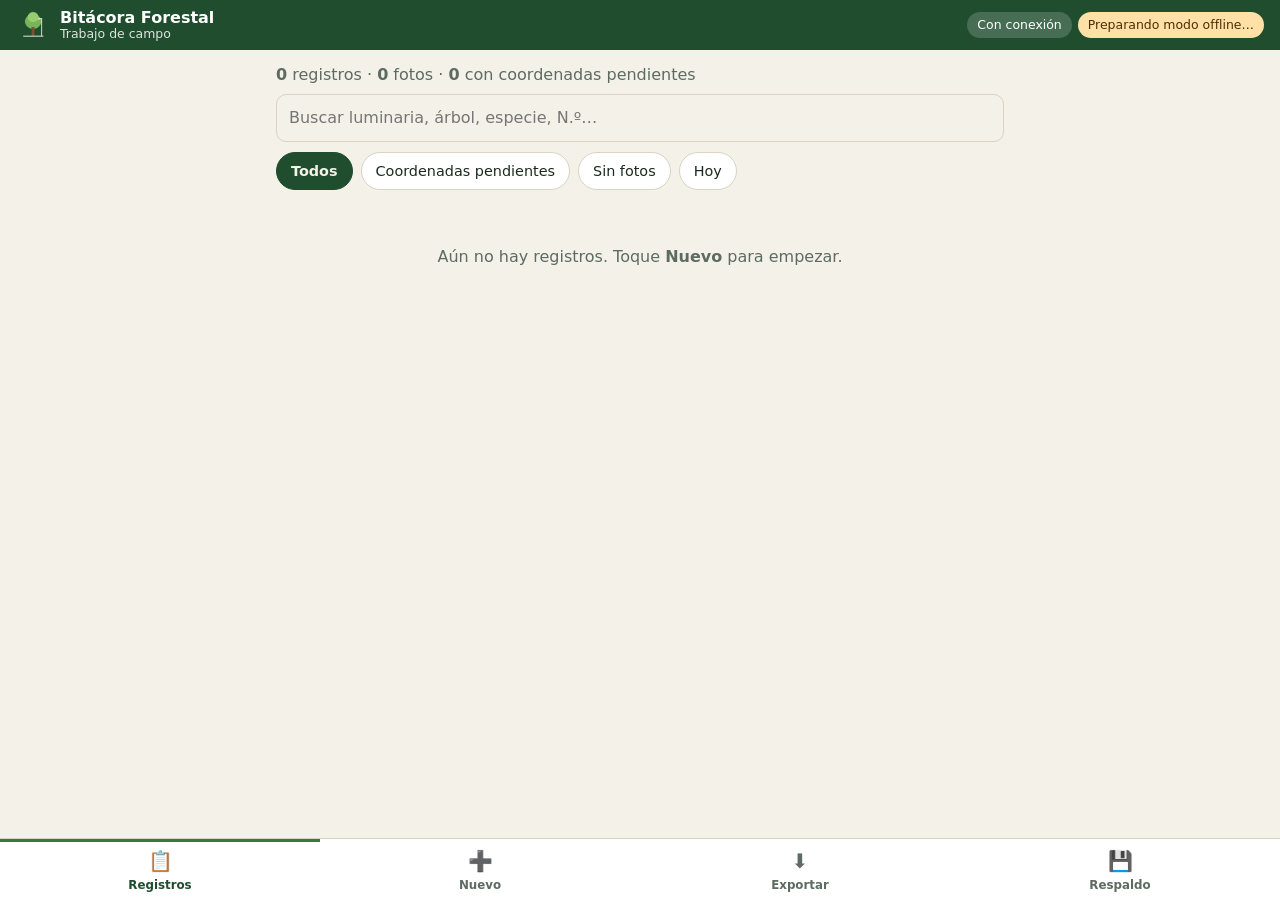
==== index.html @ 1af53c81 "Add files via upload" ====
<!doctype html>
<html lang="es">
<head>
<meta charset="utf-8">
<meta name="viewport" content="width=device-width, initial-scale=1, viewport-fit=cover">
<meta name="theme-color" content="#1f4d2e">
<meta name="description" content="Registro de campo de árboles asociados a luminarias, funciona sin internet.">
<title>Bitácora Forestal · Campo</title>
<link rel="manifest" href="manifest.webmanifest">
<link rel="icon" href="icon-192.png">
<link rel="apple-touch-icon" href="apple-touch-icon.png">
<link rel="stylesheet" href="app.css">
</head>
<body>
<header class="top">
  <div class="brand">
    <img src="icon-192.png" alt="" width="34" height="34">
    <div><strong>Bitácora Forestal</strong><span>Trabajo de campo</span></div>
  </div>
  <div class="pills">
    <span id="netPill" class="pill">…</span>
    <span id="readyPill" class="pill">…</span>
  </div>
</header>
<div id="updateBar" class="bar" hidden>Hay una versión nueva de la aplicación. <button id="btnUpdate" class="btn small">Actualizar</button><small>Sus registros no se modifican.</small></div>
<div id="storageBar" class="bar warn" hidden></div>

<main>
  <!-- ============ REGISTROS ============ -->
  <section id="view-list" class="view">
    <div class="summary" id="summary"></div>
    <div class="searchrow">
      <input id="q" type="search" placeholder="Buscar luminaria, árbol, especie, N.º…" autocomplete="off">
    </div>
    <div class="chips" id="filters">
      <button class="chip on" data-f="all">Todos</button>
      <button class="chip" data-f="pend">Coordenadas pendientes</button>
      <button class="chip" data-f="nophoto">Sin fotos</button>
      <button class="chip" data-f="today">Hoy</button>
    </div>
    <ul id="list" class="list"></ul>
    <p id="empty" class="empty" hidden>Aún no hay registros. Toque <b>Nuevo</b> para empezar.</p>
  </section>

  <!-- ============ FORMULARIO ============ -->
  <section id="view-form" class="view" hidden>
    <form id="form" novalidate autocomplete="off">
      <div class="formhead">
        <h2 id="formTitle">Nuevo registro</h2>
        <span id="formConsec" class="mono"></span>
      </div>

      <fieldset>
        <legend>Identificación</legend>
        <label>Código de luminaria *<input name="luminaria" required inputmode="text" autocapitalize="characters"></label>
        <p id="dupInfo" class="hint" hidden></p>
        <div class="grid2">
          <label>ID árbol<input name="arbolId" autocapitalize="characters"></label>
          <label>Responsable<input name="responsable"></label>
        </div>
      </fieldset>

      <fieldset id="locBox">
        <legend>Ubicación (WGS84)</legend>
        <div class="gpsrow">
          <button type="button" id="btnGps" class="btn primary">📍 Obtener ubicación actual</button>
          <button type="button" id="btnGpsStop" class="btn" hidden>Usar la mejor lectura</button>
        </div>
        <div id="gpsLive" class="gpslive" hidden></div>
        <div class="grid2">
          <label>Latitud<input name="lat" inputmode="decimal" placeholder="ej. 2.927300"></label>
          <label>Longitud<input name="lon" inputmode="decimal" placeholder="ej. -75.281900"></label>
        </div>
        <div id="coordState" class="coordstate"></div>
        <p class="hint">Puede escribir las coordenadas a mano (grados decimales). Si las deja vacías, el registro se guarda con <b>coordenadas pendientes</b> y puede completarlas después. La precisión depende del celular y de la señal: no es un levantamiento topográfico.</p>
        <button type="button" id="btnClearCoord" class="btn small ghost">Borrar coordenadas de este registro</button>
      </fieldset>

      <fieldset>
        <legend>Especie y dasometría</legend>
        <div class="grid2">
          <label>Nombre común<input name="especieComun" list="dlComun"></label>
          <label>Nombre científico<input name="especieCientifica" list="dlCient"></label>
        </div>
        <div class="grid3">
          <label>CAP (cm)<input name="cap" inputmode="decimal"></label>
          <label>DAP (cm)<input name="dap" inputmode="decimal" placeholder="auto"></label>
          <label>Altura total (m)<input name="altura" inputmode="decimal"></label>
          <label>Altura fuste (m)<input name="alturaFuste" inputmode="decimal"></label>
          <label>Diám. copa (m)<input name="diametroCopa" inputmode="decimal"></label>
        </div>
        <p class="hint">Si escribe el CAP, el DAP se calcula (CAP ÷ π) y puede corregirlo.</p>
      </fieldset>

      <fieldset>
        <legend>Estado y manejo</legend>
        <label>Estado fitosanitario
          <select name="estado"><option></option><option>Bueno</option><option>Regular</option><option>Malo</option><option>Muerto</option></select></label>
        <label>Interferencia con la luminaria
          <select name="interferencia"><option></option><option>Ninguna</option><option>Leve</option><option>Moderada</option><option>Severa (obstruye la iluminación)</option><option>Contacto con redes</option></select></label>
        <label>Tratamiento recomendado
          <select name="tratamiento"><option></option><option>Ninguno</option><option>Poda de despeje</option><option>Poda de formación</option><option>Poda sanitaria</option><option>Poda de realce</option><option>Tala</option><option>Requiere evaluación</option></select></label>
        <label>Emplazamiento
          <select name="emplazamiento"><option></option><option>Andén</option><option>Separador</option><option>Zona verde</option><option>Parque</option><option>Predio privado</option><option>Rural</option><option>Otro</option></select></label>
      </fieldset>

      <fieldset>
        <legend>Dirección</legend>
        <div class="grid2">
          <label>Comuna<input name="comuna"></label>
          <label>Barrio / vereda<input name="barrio"></label>
        </div>
        <label>Dirección / referencia<input name="direccion"></label>
      </fieldset>

      <fieldset>
        <legend>Fotografías</legend>
        <div class="gpsrow">
          <label class="btn primary filebtn">📷 Tomar foto<input id="camIn" type="file" accept="image/*" capture="environment" hidden></label>
          <label class="btn filebtn">🖼️ Elegir de la galería<input id="galIn" type="file" accept="image/*" multiple hidden></label>
        </div>
        <div id="thumbs" class="thumbs"></div>
        <p id="photoMsg" class="hint"></p>
      </fieldset>

      <fieldset>
        <legend>Observaciones</legend>
        <textarea name="observaciones" rows="3"></textarea>
      </fieldset>

      <div class="formactions">
        <button type="submit" id="btnSave" class="btn primary big">Guardar registro</button>
        <button type="button" id="btnCancel" class="btn">Cancelar</button>
        <button type="button" id="btnDelete" class="btn danger" hidden>Eliminar</button>
      </div>
      <p class="hint center" id="draftInfo">Lo que escriba se guarda como borrador en el dispositivo mientras termina.</p>
    </form>
  </section>

  <!-- ============ EXPORTAR ============ -->
  <section id="view-export" class="view" hidden>
    <h2>Exportar trabajo de campo</h2>
    <p class="hint">Todo se genera en este dispositivo, sin internet. Exportar <b>no borra ni modifica</b> los registros.</p>
    <div id="exportCheck" class="card"></div>
    <div class="exportgrid">
      <button class="btn big" data-exp="xlsx">📊 Excel (.xlsx)<small>Registros y hoja de fotos</small></button>
      <button class="btn big" data-exp="csv-es">📄 CSV para Excel en español<small>Separador «;» y coma decimal</small></button>
      <button class="btn big" data-exp="csv">📄 CSV estándar<small>Coma y punto decimal (SIG, QGIS)</small></button>
      <button class="btn big" data-exp="kmz">🌎 KMZ para Google Earth<small><label class="inline"><input type="checkbox" id="kmzPhotos" checked> incluir fotos</label></small></button>
      <button class="btn big" data-exp="zip">🗂️ ZIP de fotografías<small>Carpeta de fotos + tabla de relación</small></button>
    </div>
    <div id="exportLog" class="log"></div>
  </section>

  <!-- ============ RESPALDO / AJUSTES ============ -->
  <section id="view-backup" class="view" hidden>
    <h2>Copias de seguridad</h2>
    <div class="card">
      <p id="lastBackup" class="hint"></p>
      <button id="btnBackup" class="btn primary big">💾 Crear copia de seguridad</button>
      <p class="hint">Genera un archivo .zip con todos los registros y fotografías. Guárdelo fuera del celular (computador, memoria USB, correo o nube cuando tenga conexión).</p>
      <label class="btn big filebtn">♻️ Restaurar desde copia<input id="restoreIn" type="file" accept=".zip,application/zip" hidden></label>
      <p class="hint">Restaurar <b>no borra nada</b>: agrega los registros que falten y actualiza los que en la copia sean más recientes.</p>
    </div>

    <h2>Almacenamiento</h2>
    <div class="card">
      <p id="storageInfo">…</p>
      <button id="btnPersist" class="btn small">Proteger datos contra borrado automático</button>
    </div>

    <h2>Modo sin conexión</h2>
    <div class="card">
      <p id="offlineInfo">…</p>
      <button id="btnCheckOffline" class="btn small">Verificar preparación</button>
    </div>

    <h2>Ajustes</h2>
    <div class="card">
      <label>Código de brigada / dispositivo (prefijo del N.º de registro)<input id="setBrigada" maxlength="8" autocapitalize="characters"></label>
      <label>Responsable por defecto<input id="setResp"></label>
      <label class="inline"><input type="checkbox" id="setResize"> Reducir fotos a 1920 px (ahorra espacio)</label>
      <button id="btnSaveSettings" class="btn small">Guardar ajustes</button>
    </div>

    <h2>Papelera</h2>
    <div class="card">
      <p class="hint">Los registros eliminados quedan aquí y se pueden recuperar. Solo desde aquí se borran definitivamente.</p>
      <ul id="trash" class="list"></ul>
    </div>
    <p class="hint center" id="version"></p>
  </section>
</main>

<nav class="tabs">
  <button data-view="list" class="on">📋<span>Registros</span></button>
  <button data-view="form" id="tabNew">➕<span>Nuevo</span></button>
  <button data-view="export">⬇️<span>Exportar</span></button>
  <button data-view="backup">💾<span>Respaldo</span></button>
</nav>

<dialog id="dlg"><form method="dialog"><h3 id="dlgTitle"></h3><div id="dlgBody"></div><div id="dlgBtns" class="dlgbtns"></div></form></dialog>
<dialog id="viewer" class="viewer"><img id="viewerImg" alt="Fotografía"><form method="dialog"><button class="btn">Cerrar</button></form></dialog>
<div id="toast" class="toast" hidden></div>

<datalist id="dlComun"></datalist>
<datalist id="dlCient"></datalist>

<script src="zip.js"></script>
<script src="db.js"></script>
<script src="export.js"></script>
<script src="app.js"></script>
</body>
</html>
---- app.css ----
:root {
  --bg: #f4f1e8; --card: #ffffff; --ink: #1b2a1f; --muted: #5d6b60; --line: #d8d3c4;
  --green: #1f4d2e; --green2: #2e7d43; --greenbg: #e3efe3; --amber: #9a5b00; --amberbg: #fff1d6;
  --red: #a22a1f; --redbg: #fde4e1; --blue: #1d4f7a;
  --r: 12px; --tap: 48px;
  color-scheme: light;
}
@media (prefers-color-scheme: dark) {
  :root {
    --bg: #121814; --card: #1b241e; --ink: #e9efe9; --muted: #a3b2a6; --line: #2f3c33;
    --green: #8fd19e; --green2: #6cc183; --greenbg: #1f3626; --amber: #ffc561; --amberbg: #3a2c10;
    --red: #ff8a7d; --redbg: #3d1a16; --blue: #8cc4f2; color-scheme: dark;
  }
}
* { box-sizing: border-box; }
html { -webkit-text-size-adjust: 100%; }
body { margin: 0; background: var(--bg); color: var(--ink); font: 16px/1.4 system-ui, -apple-system, "Segoe UI", Roboto, sans-serif; padding-bottom: calc(76px + env(safe-area-inset-bottom)); }
h2 { font-size: 1.2rem; margin: 18px 0 8px; }
h3 { margin: 0 0 8px; }
main { max-width: 760px; margin: 0 auto; padding: 0 16px; }
[hidden] { display: none !important; }

.top { position: sticky; top: 0; z-index: 5; background: #1f4d2e; color: #fff; padding: 8px 16px calc(8px); padding-top: calc(8px + env(safe-area-inset-top)); display: flex; flex-wrap: wrap; gap: 6px 12px; align-items: center; justify-content: space-between; }
.brand { display: flex; gap: 10px; align-items: center; }
.brand img { border-radius: 8px; }
.brand div { display: flex; flex-direction: column; line-height: 1.1; }
.brand span { font-size: .78rem; opacity: .85; }
.pills { display: flex; gap: 6px; flex-wrap: wrap; }
.pill { font-size: .78rem; padding: 4px 10px; border-radius: 99px; background: rgba(255,255,255,.15); white-space: nowrap; }
.pill.off { background: #ffb020; color: #2b1d00; font-weight: 700; }
.pill.on { background: rgba(255,255,255,.18); }
.pill.ready { background: #bfe8c8; color: #0f3a1c; font-weight: 600; }
.pill.warn { background: #ffe1a8; color: #4a3000; }

.bar { background: var(--greenbg); padding: 10px 16px; display: flex; gap: 10px; align-items: center; flex-wrap: wrap; font-size: .92rem; }
.bar.warn { background: var(--amberbg); color: var(--amber); font-weight: 600; }

.btn { display: inline-flex; align-items: center; justify-content: center; gap: 6px; min-height: var(--tap); padding: 10px 16px; border-radius: var(--r); border: 1.5px solid var(--line); background: var(--card); color: var(--ink); font: inherit; font-weight: 600; cursor: pointer; text-align: center; }
.btn:active { transform: translateY(1px); }
.btn:disabled { opacity: .55; }
.btn.primary { background: var(--green2); border-color: var(--green2); color: #fff; }
@media (prefers-color-scheme: dark) { .btn.primary { color: #0d1f12; } }
.btn.danger { color: var(--red); border-color: var(--red); background: transparent; }
.btn.ghost { border-style: dashed; color: var(--muted); }
.btn.small { min-height: 40px; padding: 6px 12px; font-size: .9rem; }
.btn.big { width: 100%; min-height: 56px; font-size: 1.02rem; flex-direction: column; margin: 6px 0; }
.btn.big small { font-weight: 400; color: var(--muted); font-size: .82rem; }
.btn.primary.big small { color: inherit; opacity: .85; }
.filebtn { cursor: pointer; }

.summary { margin: 14px 0 8px; color: var(--muted); }
.warntxt { color: var(--amber); }
.searchrow input { width: 100%; }
.chips { display: flex; gap: 8px; overflow-x: auto; padding: 10px 0; scrollbar-width: none; }
.chip { flex: none; min-height: 38px; padding: 6px 14px; border-radius: 99px; border: 1.5px solid var(--line); background: var(--card); color: var(--ink); font: inherit; font-size: .9rem; }
.chip.on { background: var(--green); border-color: var(--green); color: var(--bg); font-weight: 600; }

.list { list-style: none; margin: 0; padding: 0; display: grid; gap: 8px; }
.item { background: var(--card); border: 1px solid var(--line); border-radius: var(--r); padding: 12px 14px; cursor: pointer; }
.item:focus-visible { outline: 3px solid var(--green2); }
.itop { display: flex; gap: 6px; flex-wrap: wrap; align-items: baseline; }
.itop .mono, .itop .idate { margin-left: auto; }
.isub { color: var(--muted); font-size: .92rem; margin: 2px 0 6px; }
.ibadges { display: flex; gap: 6px; flex-wrap: wrap; align-items: center; }
.idate { color: var(--muted); font-size: .8rem; margin-left: auto; }
.mono { font-family: ui-monospace, "SFMono-Regular", Menlo, Consolas, monospace; font-size: .85rem; color: var(--muted); }
.badge { font-size: .78rem; padding: 3px 8px; border-radius: 6px; background: var(--bg); border: 1px solid var(--line); }
.badge.ok { background: var(--greenbg); border-color: transparent; color: var(--green); font-weight: 600; }
.badge.warn { background: var(--amberbg); border-color: transparent; color: var(--amber); font-weight: 600; }
.badge.err { background: var(--redbg); border-color: transparent; color: var(--red); font-weight: 600; }
.empty { color: var(--muted); text-align: center; padding: 30px 0; }
.row { display: flex; gap: 8px; margin-top: 8px; flex-wrap: wrap; }

form fieldset { border: 1px solid var(--line); background: var(--card); border-radius: var(--r); margin: 0 0 12px; padding: 10px 14px 14px; }
legend { font-weight: 700; padding: 0 6px; color: var(--green); }
label { display: block; font-size: .88rem; color: var(--muted); margin: 8px 0 0; }
label.inline { display: inline-flex; gap: 8px; align-items: center; color: inherit; font-size: inherit; }
input, select, textarea { display: block; width: 100%; margin-top: 4px; min-height: var(--tap); padding: 10px 12px; border-radius: 10px; border: 1.5px solid var(--line); background: var(--bg); color: var(--ink); font: inherit; font-size: 1rem; }
input[type=checkbox] { width: 22px; height: 22px; min-height: 0; display: inline-block; margin: 0; }
input:focus, select:focus, textarea:focus { outline: none; border-color: var(--green2); box-shadow: 0 0 0 3px color-mix(in srgb, var(--green2) 25%, transparent); }
.grid2 { display: grid; grid-template-columns: 1fr 1fr; gap: 0 10px; }
.grid3 { display: grid; grid-template-columns: repeat(3, 1fr); gap: 0 10px; }
@media (max-width: 420px) { .grid3 { grid-template-columns: 1fr 1fr; } }
.formhead { display: flex; justify-content: space-between; align-items: baseline; margin: 16px 0 10px; gap: 10px; }
.formhead h2 { margin: 0; }
.hint { font-size: .84rem; color: var(--muted); margin: 8px 0 0; }
.center { text-align: center; }
.gpsrow { display: flex; gap: 8px; flex-wrap: wrap; margin-top: 4px; }
.gpsrow .btn { flex: 1 1 auto; }
.gpslive { margin-top: 10px; padding: 10px 12px; background: var(--bg); border-radius: 10px; font-size: .92rem; border-left: 4px solid var(--blue); }
.coordstate { margin-top: 10px; display: flex; gap: 8px; flex-wrap: wrap; align-items: center; font-size: .9rem; }
.coordstate .warntxt { flex-basis: 100%; }
.thumbs { display: grid; grid-template-columns: repeat(auto-fill, minmax(96px, 1fr)); gap: 8px; margin-top: 10px; }
.thumb { position: relative; border-radius: 10px; overflow: hidden; border: 2px solid var(--green2); background: var(--bg); }
.thumb.new { border-color: var(--amber); border-style: dashed; }
.thumb img { width: 100%; aspect-ratio: 1; object-fit: cover; display: block; cursor: zoom-in; }
.thumb span { position: absolute; left: 0; right: 0; bottom: 0; font-size: .7rem; background: rgba(0,0,0,.6); color: #fff; padding: 2px 4px; }
.thumb .x { position: absolute; top: 4px; right: 4px; width: 32px; height: 32px; border-radius: 50%; border: 0; background: rgba(0,0,0,.65); color: #fff; font-size: 1rem; }
.formactions { display: grid; grid-template-columns: 1fr 1fr; gap: 8px; }
.formactions .big { grid-column: 1 / -1; margin: 0; }

.card { background: var(--card); border: 1px solid var(--line); border-radius: var(--r); padding: 14px; }
.card ul { margin: 6px 0; padding-left: 20px; font-size: .9rem; }
.exportgrid { display: grid; gap: 4px; margin-top: 10px; }
.log { margin: 12px 0; font-size: .9rem; display: grid; gap: 6px; }

.tabs { position: fixed; left: 0; right: 0; bottom: 0; z-index: 6; display: grid; grid-template-columns: repeat(4, 1fr); background: var(--card); border-top: 1px solid var(--line); padding-bottom: env(safe-area-inset-bottom); }
.tabs button { border: 0; background: none; color: var(--muted); font: inherit; font-size: 1.25rem; padding: 8px 0 6px; display: flex; flex-direction: column; align-items: center; gap: 2px; min-height: 60px; }
.tabs button span { font-size: .74rem; font-weight: 600; }
.tabs button.on { color: var(--green); box-shadow: inset 0 3px 0 var(--green2); }

dialog { border: 0; border-radius: 16px; padding: 18px; max-width: min(460px, calc(100vw - 32px)); background: var(--card); color: var(--ink); }
dialog::backdrop { background: rgba(0,0,0,.5); }
.dlgbtns { display: flex; gap: 8px; justify-content: flex-end; flex-wrap: wrap; margin-top: 16px; }
.viewer { padding: 8px; max-width: 96vw; }
.viewer img { max-width: 100%; max-height: 80vh; display: block; margin: 0 auto 8px; }
.toast { position: fixed; left: 50%; transform: translateX(-50%); bottom: calc(86px + env(safe-area-inset-bottom)); z-index: 10; background: #1b2a1f; color: #fff; padding: 12px 16px; border-radius: 12px; max-width: calc(100vw - 32px); box-shadow: 0 6px 20px rgba(0,0,0,.25); font-size: .95rem; }
.toast.ok { background: #1f6b35; }
.toast.err { background: #8f2219; }
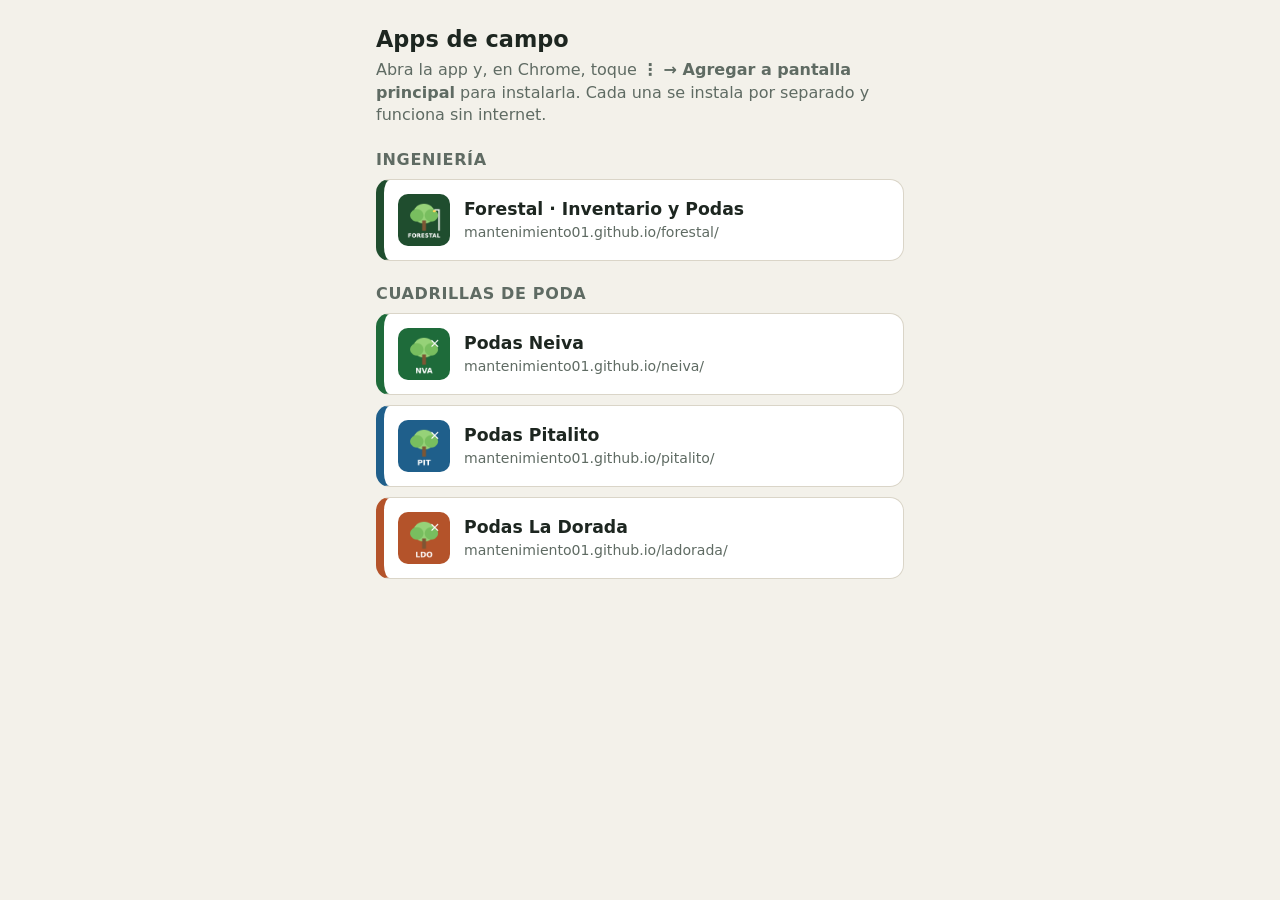
==== commit 270d8bc2: "Add files via upload" ====
--- a/index.html
+++ b/index.html
@@ -4,211 +4,38 @@
 <meta charset="utf-8">
 <meta name="viewport" content="width=device-width, initial-scale=1, viewport-fit=cover">
 <meta name="theme-color" content="#1f4d2e">
-<meta name="description" content="Registro de campo de árboles asociados a luminarias, funciona sin internet.">
-<title>Bitácora Forestal · Campo</title>
-<link rel="manifest" href="manifest.webmanifest">
-<link rel="icon" href="icon-192.png">
-<link rel="apple-touch-icon" href="apple-touch-icon.png">
-<link rel="stylesheet" href="app.css">
+<title>Apps de campo</title>
+<style>
+:root { --bg:#f3f1ea; --card:#fff; --ink:#1d2620; --muted:#5f6b63; --line:#dad5c8; color-scheme:light; }
+@media (prefers-color-scheme: dark) { :root { --bg:#111612; --card:#1b221d; --ink:#e8eee9; --muted:#a2b0a6; --line:#2f3a33; color-scheme:dark; } }
+* { box-sizing:border-box; }
+body { margin:0; background:var(--bg); color:var(--ink); font:16px/1.4 system-ui,-apple-system,"Segoe UI",Roboto,sans-serif; }
+main { max-width:560px; margin:0 auto; padding:24px 16px 40px; }
+h1 { font-size:1.4rem; margin:0 0 4px; } h2 { font-size:1rem; color:var(--muted); margin:22px 0 8px; text-transform:uppercase; letter-spacing:.04em; }
+p { color:var(--muted); margin:0 0 14px; }
+a.app { display:flex; gap:14px; align-items:center; background:var(--card); border:1px solid var(--line); border-left:8px solid var(--c); border-radius:14px; padding:14px; margin-bottom:10px; color:inherit; text-decoration:none; min-height:72px; }
+a.app img { width:52px; height:52px; border-radius:10px; flex:none; }
+a.app b { display:block; font-size:1.08rem; } a.app span { color:var(--muted); font-size:.88rem; }
+</style>
 </head>
 <body>
-<header class="top">
-  <div class="brand">
-    <img src="icon-192.png" alt="" width="34" height="34">
-    <div><strong>Bitácora Forestal</strong><span>Trabajo de campo</span></div>
-  </div>
-  <div class="pills">
-    <span id="netPill" class="pill">…</span>
-    <span id="readyPill" class="pill">…</span>
-  </div>
-</header>
-<div id="updateBar" class="bar" hidden>Hay una versión nueva de la aplicación. <button id="btnUpdate" class="btn small">Actualizar</button><small>Sus registros no se modifican.</small></div>
-<div id="storageBar" class="bar warn" hidden></div>
-
 <main>
-  <!-- ============ REGISTROS ============ -->
-  <section id="view-list" class="view">
-    <div class="summary" id="summary"></div>
-    <div class="searchrow">
-      <input id="q" type="search" placeholder="Buscar luminaria, árbol, especie, N.º…" autocomplete="off">
-    </div>
-    <div class="chips" id="filters">
-      <button class="chip on" data-f="all">Todos</button>
-      <button class="chip" data-f="pend">Coordenadas pendientes</button>
-      <button class="chip" data-f="nophoto">Sin fotos</button>
-      <button class="chip" data-f="today">Hoy</button>
-    </div>
-    <ul id="list" class="list"></ul>
-    <p id="empty" class="empty" hidden>Aún no hay registros. Toque <b>Nuevo</b> para empezar.</p>
-  </section>
-
-  <!-- ============ FORMULARIO ============ -->
-  <section id="view-form" class="view" hidden>
-    <form id="form" novalidate autocomplete="off">
-      <div class="formhead">
-        <h2 id="formTitle">Nuevo registro</h2>
-        <span id="formConsec" class="mono"></span>
-      </div>
-
-      <fieldset>
-        <legend>Identificación</legend>
-        <label>Código de luminaria *<input name="luminaria" required inputmode="text" autocapitalize="characters"></label>
-        <p id="dupInfo" class="hint" hidden></p>
-        <div class="grid2">
-          <label>ID árbol<input name="arbolId" autocapitalize="characters"></label>
-          <label>Responsable<input name="responsable"></label>
-        </div>
-      </fieldset>
-
-      <fieldset id="locBox">
-        <legend>Ubicación (WGS84)</legend>
-        <div class="gpsrow">
-          <button type="button" id="btnGps" class="btn primary">📍 Obtener ubicación actual</button>
-          <button type="button" id="btnGpsStop" class="btn" hidden>Usar la mejor lectura</button>
-        </div>
-        <div id="gpsLive" class="gpslive" hidden></div>
-        <div class="grid2">
-          <label>Latitud<input name="lat" inputmode="decimal" placeholder="ej. 2.927300"></label>
-          <label>Longitud<input name="lon" inputmode="decimal" placeholder="ej. -75.281900"></label>
-        </div>
-        <div id="coordState" class="coordstate"></div>
-        <p class="hint">Puede escribir las coordenadas a mano (grados decimales). Si las deja vacías, el registro se guarda con <b>coordenadas pendientes</b> y puede completarlas después. La precisión depende del celular y de la señal: no es un levantamiento topográfico.</p>
-        <button type="button" id="btnClearCoord" class="btn small ghost">Borrar coordenadas de este registro</button>
-      </fieldset>
-
-      <fieldset>
-        <legend>Especie y dasometría</legend>
-        <div class="grid2">
-          <label>Nombre común<input name="especieComun" list="dlComun"></label>
-          <label>Nombre científico<input name="especieCientifica" list="dlCient"></label>
-        </div>
-        <div class="grid3">
-          <label>CAP (cm)<input name="cap" inputmode="decimal"></label>
-          <label>DAP (cm)<input name="dap" inputmode="decimal" placeholder="auto"></label>
-          <label>Altura total (m)<input name="altura" inputmode="decimal"></label>
-          <label>Altura fuste (m)<input name="alturaFuste" inputmode="decimal"></label>
-          <label>Diám. copa (m)<input name="diametroCopa" inputmode="decimal"></label>
-        </div>
-        <p class="hint">Si escribe el CAP, el DAP se calcula (CAP ÷ π) y puede corregirlo.</p>
-      </fieldset>
-
-      <fieldset>
-        <legend>Estado y manejo</legend>
-        <label>Estado fitosanitario
-          <select name="estado"><option></option><option>Bueno</option><option>Regular</option><option>Malo</option><option>Muerto</option></select></label>
-        <label>Interferencia con la luminaria
-          <select name="interferencia"><option></option><option>Ninguna</option><option>Leve</option><option>Moderada</option><option>Severa (obstruye la iluminación)</option><option>Contacto con redes</option></select></label>
-        <label>Tratamiento recomendado
-          <select name="tratamiento"><option></option><option>Ninguno</option><option>Poda de despeje</option><option>Poda de formación</option><option>Poda sanitaria</option><option>Poda de realce</option><option>Tala</option><option>Requiere evaluación</option></select></label>
-        <label>Emplazamiento
-          <select name="emplazamiento"><option></option><option>Andén</option><option>Separador</option><option>Zona verde</option><option>Parque</option><option>Predio privado</option><option>Rural</option><option>Otro</option></select></label>
-      </fieldset>
-
-      <fieldset>
-        <legend>Dirección</legend>
-        <div class="grid2">
-          <label>Comuna<input name="comuna"></label>
-          <label>Barrio / vereda<input name="barrio"></label>
-        </div>
-        <label>Dirección / referencia<input name="direccion"></label>
-      </fieldset>
-
-      <fieldset>
-        <legend>Fotografías</legend>
-        <div class="gpsrow">
-          <label class="btn primary filebtn">📷 Tomar foto<input id="camIn" type="file" accept="image/*" capture="environment" hidden></label>
-          <label class="btn filebtn">🖼️ Elegir de la galería<input id="galIn" type="file" accept="image/*" multiple hidden></label>
-        </div>
-        <div id="thumbs" class="thumbs"></div>
-        <p id="photoMsg" class="hint"></p>
-      </fieldset>
-
-      <fieldset>
-        <legend>Observaciones</legend>
-        <textarea name="observaciones" rows="3"></textarea>
-      </fieldset>
-
-      <div class="formactions">
-        <button type="submit" id="btnSave" class="btn primary big">Guardar registro</button>
-        <button type="button" id="btnCancel" class="btn">Cancelar</button>
-        <button type="button" id="btnDelete" class="btn danger" hidden>Eliminar</button>
-      </div>
-      <p class="hint center" id="draftInfo">Lo que escriba se guarda como borrador en el dispositivo mientras termina.</p>
-    </form>
-  </section>
-
-  <!-- ============ EXPORTAR ============ -->
-  <section id="view-export" class="view" hidden>
-    <h2>Exportar trabajo de campo</h2>
-    <p class="hint">Todo se genera en este dispositivo, sin internet. Exportar <b>no borra ni modifica</b> los registros.</p>
-    <div id="exportCheck" class="card"></div>
-    <div class="exportgrid">
-      <button class="btn big" data-exp="xlsx">📊 Excel (.xlsx)<small>Registros y hoja de fotos</small></button>
-      <button class="btn big" data-exp="csv-es">📄 CSV para Excel en español<small>Separador «;» y coma decimal</small></button>
-      <button class="btn big" data-exp="csv">📄 CSV estándar<small>Coma y punto decimal (SIG, QGIS)</small></button>
-      <button class="btn big" data-exp="kmz">🌎 KMZ para Google Earth<small><label class="inline"><input type="checkbox" id="kmzPhotos" checked> incluir fotos</label></small></button>
-      <button class="btn big" data-exp="zip">🗂️ ZIP de fotografías<small>Carpeta de fotos + tabla de relación</small></button>
-    </div>
-    <div id="exportLog" class="log"></div>
-  </section>
-
-  <!-- ============ RESPALDO / AJUSTES ============ -->
-  <section id="view-backup" class="view" hidden>
-    <h2>Copias de seguridad</h2>
-    <div class="card">
-      <p id="lastBackup" class="hint"></p>
-      <button id="btnBackup" class="btn primary big">💾 Crear copia de seguridad</button>
-      <p class="hint">Genera un archivo .zip con todos los registros y fotografías. Guárdelo fuera del celular (computador, memoria USB, correo o nube cuando tenga conexión).</p>
-      <label class="btn big filebtn">♻️ Restaurar desde copia<input id="restoreIn" type="file" accept=".zip,application/zip" hidden></label>
-      <p class="hint">Restaurar <b>no borra nada</b>: agrega los registros que falten y actualiza los que en la copia sean más recientes.</p>
-    </div>
-
-    <h2>Almacenamiento</h2>
-    <div class="card">
-      <p id="storageInfo">…</p>
-      <button id="btnPersist" class="btn small">Proteger datos contra borrado automático</button>
-    </div>
-
-    <h2>Modo sin conexión</h2>
-    <div class="card">
-      <p id="offlineInfo">…</p>
-      <button id="btnCheckOffline" class="btn small">Verificar preparación</button>
-    </div>
-
-    <h2>Ajustes</h2>
-    <div class="card">
-      <label>Código de brigada / dispositivo (prefijo del N.º de registro)<input id="setBrigada" maxlength="8" autocapitalize="characters"></label>
-      <label>Responsable por defecto<input id="setResp"></label>
-      <label class="inline"><input type="checkbox" id="setResize"> Reducir fotos a 1920 px (ahorra espacio)</label>
-      <button id="btnSaveSettings" class="btn small">Guardar ajustes</button>
-    </div>
-
-    <h2>Papelera</h2>
-    <div class="card">
-      <p class="hint">Los registros eliminados quedan aquí y se pueden recuperar. Solo desde aquí se borran definitivamente.</p>
-      <ul id="trash" class="list"></ul>
-    </div>
-    <p class="hint center" id="version"></p>
-  </section>
+  <h1>Apps de campo</h1>
+  <p>Abra la app y, en Chrome, toque <b>⋮ → Agregar a pantalla principal</b> para instalarla. Cada una se instala por separado y funciona sin internet.</p>
+  <h2>Ingeniería</h2>
+  <a class="app" href="forestal/" style="--c:#1f4d2e"><img src="forestal/icon.png" alt=""><div><b>Forestal · Inventario y Podas</b><span>mantenimiento01.github.io/forestal/</span></div></a>
+  <h2>Cuadrillas de poda</h2>
+  <a class="app" href="neiva/" style="--c:#1E6B3A"><img src="neiva/icon.png" alt=""><div><b>Podas Neiva</b><span>mantenimiento01.github.io/neiva/</span></div></a>
+  <a class="app" href="pitalito/" style="--c:#1F5F8B"><img src="pitalito/icon.png" alt=""><div><b>Podas Pitalito</b><span>mantenimiento01.github.io/pitalito/</span></div></a>
+  <a class="app" href="ladorada/" style="--c:#B4532A"><img src="ladorada/icon.png" alt=""><div><b>Podas La Dorada</b><span>mantenimiento01.github.io/ladorada/</span></div></a>
 </main>
-
-<nav class="tabs">
-  <button data-view="list" class="on">📋<span>Registros</span></button>
-  <button data-view="form" id="tabNew">➕<span>Nuevo</span></button>
-  <button data-view="export">⬇️<span>Exportar</span></button>
-  <button data-view="backup">💾<span>Respaldo</span></button>
-</nav>
-
-<dialog id="dlg"><form method="dialog"><h3 id="dlgTitle"></h3><div id="dlgBody"></div><div id="dlgBtns" class="dlgbtns"></div></form></dialog>
-<dialog id="viewer" class="viewer"><img id="viewerImg" alt="Fotografía"><form method="dialog"><button class="btn">Cerrar</button></form></dialog>
-<div id="toast" class="toast" hidden></div>
-
-<datalist id="dlComun"></datalist>
-<datalist id="dlCient"></datalist>
-
-<script src="zip.js"></script>
-<script src="db.js"></script>
-<script src="export.js"></script>
-<script src="app.js"></script>
+<script>
+/* Retira los programas viejos que vivían en la raíz (no toca los registros guardados) */
+if ('serviceWorker' in navigator) navigator.serviceWorker.getRegistrations().then(rs => rs.forEach(r => {
+  const p = new URL(r.scope).pathname;
+  if (p === '/' || p.startsWith('/podas-')) r.unregister();
+})).catch(() => {});
+if (window.caches) caches.keys().then(ks => ks.forEach(k => { if (k.startsWith('bitacora-campo-') || k.startsWith('podas-v')) caches.delete(k); })).catch(() => {});
+</script>
 </body>
 </html>
